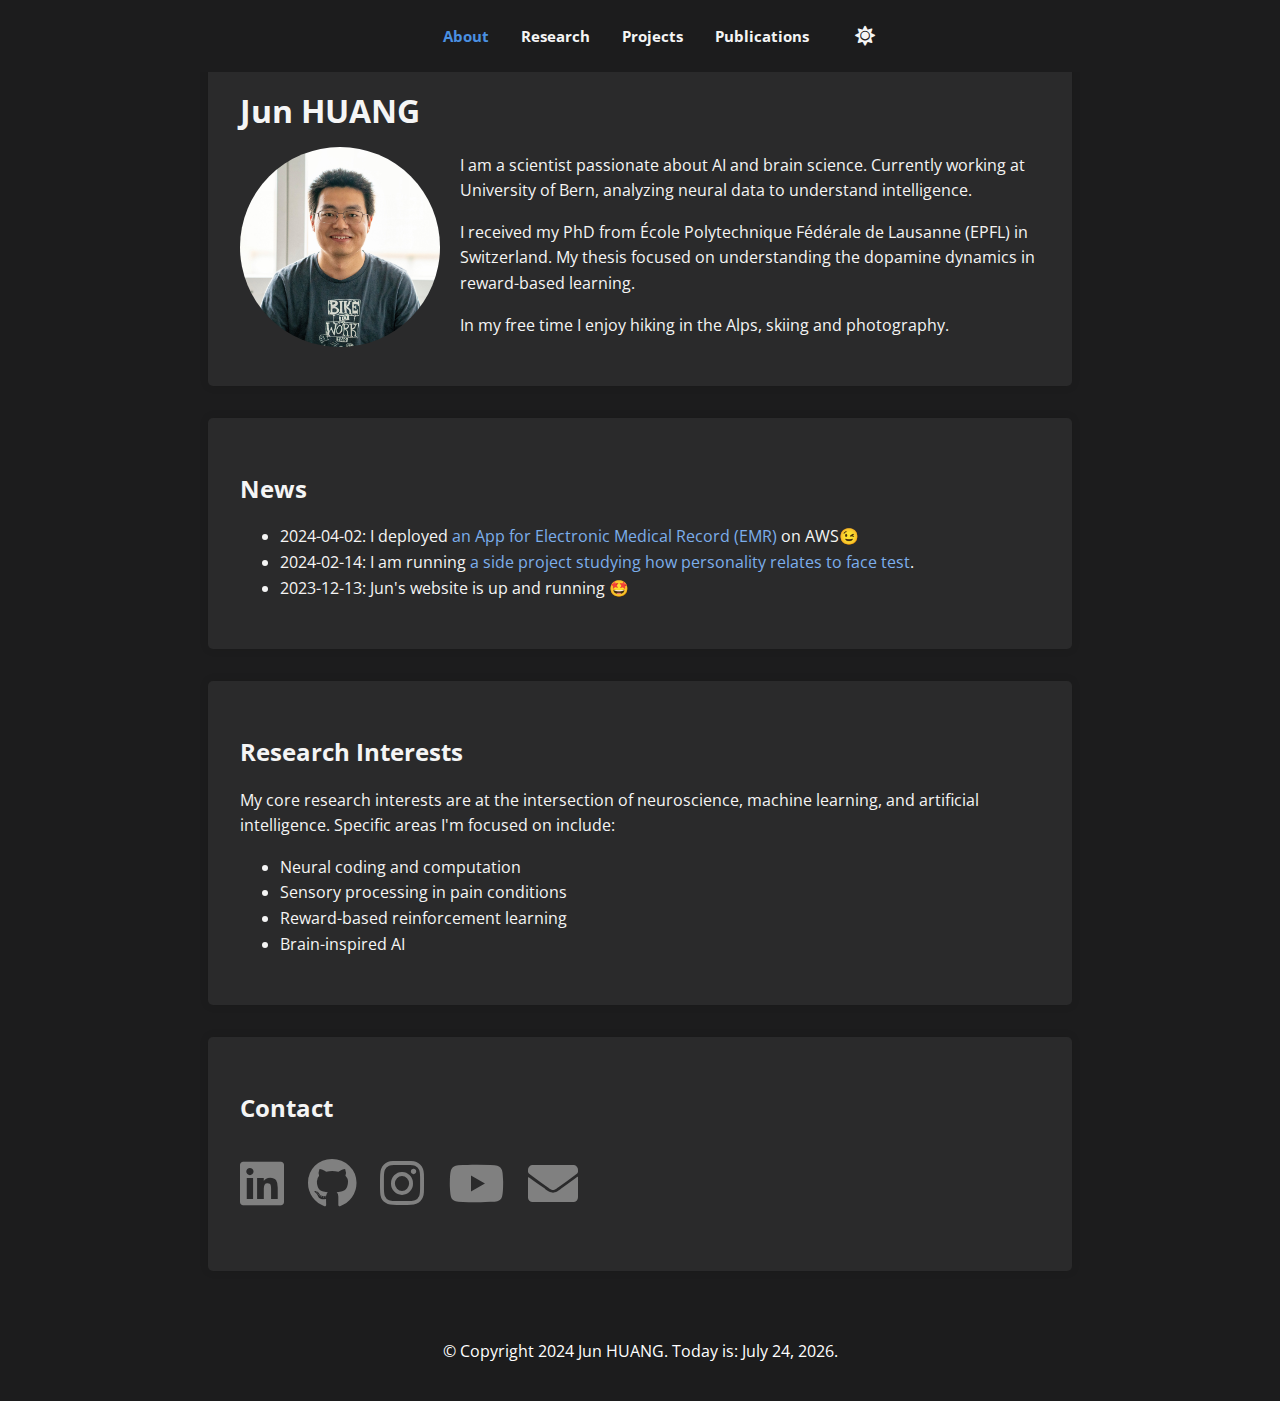
==== index.html @ fbb261b5 "Update news section in index.html" ====
<!DOCTYPE html>
<html data-theme="dark">
<head>
  <title>Jun Huang</title>
  <link rel="icon" type="image/jpg" href="logo.png">
  <link href="https://fonts.googleapis.com/css2?family=Open+Sans:wght@400;600;700&display=swap" rel="stylesheet">
  <link rel="stylesheet" href="https://cdnjs.cloudflare.com/ajax/libs/font-awesome/5.15.1/css/all.min.css">
  
  <style>
    :root {
      --primary-color: #3349ec;  
      --secondary-color: #7caeeb;
      --background-color: #fff;
      --text-color: #000;
      --link-color: var(--primary-color);
      --section-background: #fff;
      --navbar-background: var(--background-color);
      --navbar-text-color: var(--text-color);
    }

    [data-theme="dark"] {
      --background-color: #1c1c1d;
      --text-color: #f5f5f5;
      --link-color: var(--secondary-color);
      --section-background: #2a2a2b;
      --navbar-background: var(--secondary-color);
      --navbar-text-color: #fff;
    }

    [data-theme="dark"] #navbar a {
      color: var(--text-color);
    }

    body {
      font-family: 'Open Sans', sans-serif;
      margin: 0;
      line-height: 1.6;
      background-color: var(--background-color);
      color: var(--text-color);
    }

    a {
      text-decoration: none;
      color: var(--link-color);
    }

    h1, h2, h3 {
      margin-bottom: 10px; 
    }

    #navbar {
      position: fixed;
      top: 0;
      width: 100%;
      z-index: 1000;
      background: var(--background-color);
      color: var(--navbar-text-color);
      padding: 1rem;
      display: flex;
      justify-content: center; /* Center the navbar container */
      align-items: center;
    }

    #nav-container {
      display: flex;
      align-items: center;
      justify-content: center; /* Center the contents */
    }

    #nav-container a {
      margin: 0 10px; /* Add some space between links */
    }

    #navbar a {
      color: var(--navbar-text-color);
      margin: 0 1rem;
      font-size: 15px;
      font-weight: bold;
    }
    #navbar a:hover {
      color: #db4f69; /* Replace with the reddish color you want on hover */
    }

    #navbar a.active {
      color: #4a90e2; /* Replace with the bluish color you want for the active link */
    }

    /* Ensure the color does not change on hover for the active link */
    #navbar a.active:hover {
      color: #4a90e2;
    }

    .section {
      max-width: 800px;
      margin: 2rem auto;  
      padding: 2rem;
      background: var(--section-background);
      box-shadow: 0 0 10px rgba(0,0,0,0.1);  
      border-radius: 5px;
    }

    #about img {
      float: left;
      width: 200px;
      margin-right: 20px;
      border-radius: 50%;
    }

    #theme-toggle {
      margin-left: 20px; /* Add some space before the toggle switch */
    }

    #dark-mode-toggle {
      display: none; /* Hide the checkbox */
    }

    label {
      cursor: pointer;
      width: 40px; /* Width of the toggle area */
      height: 40px; /* Height of the toggle area */
      display: block;
      position: relative;
      background: none; /* Removing the background */
    }

    label i {
      color: var(--text-color);
      position: absolute;
      top: 10px; /* Adjust vertical position */
      left: 10px; /* Adjust horizontal position */
      transition: opacity 0.3s;
    }

    .fa-moon, .fa-sun {
      font-size: 20px; /* Adjust icon size */
    }

    #dark-mode-toggle:checked + label .fa-moon {
      opacity: 0; /* Hide the moon icon */
    }

    #dark-mode-toggle:checked + label .fa-sun {
      opacity: 1; /* Show the sun icon */
    }

    .fa-sun {
      opacity: 0; /* Initially hide the sun icon */
    }

    #dark-mode-toggle:checked {
      transform: translateX(20px);
    }

    /* Default icon color (gray) */
    #contact a {
      display: inline-block;
      margin-right: 15px;
      color: #808080; /* Gray color for icons */
      font-size: 50px;
    }

    #contact .fa-linkedin:hover {
      color: #0A66C2; /* LinkedIn Blue */
    }

    #contact .fa-github:hover {
      color: #181717; /* GitHub Black */
    }

    #contact .fa-instagram:hover {
      color: #E1306C; /* Instagram Pink */
    }

    #contact .fa-youtube:hover {
      color: #FF0000; /* YouTube Red */
    }

    #contact .fa-envelope:hover {
      color: #0072C6; /* Email Blue */
    }

    #contact i {
      margin-right: 5px;
    }

    footer {
    text-align: center;
    padding: 20px;
    background-color: var(--background-color);
    color: var(--navbar-text-color);
  }

    .clustrmaps-wrapper {
    width: 600px; /* Set the width you want */
    height: 600px; /* Set the height you want */
    overflow: visible; /* Hide the overflow */
    margin: 0 auto; /* Centering horizontally */
    display: none; /* Ensures it is a block-level element, which is necessary for margins to work */
  }


  </style>
</head>

<body>

  <div id="navbar">
    <div id="nav-container">
      <a href="index.html" class="active">About</a>
      <a href="research.html">Research</a>
      <a href="projects.html">Projects</a>
      <a href="publication.html">Publications</a>
      <div id="theme-toggle">
        <input type="checkbox" id="dark-mode-toggle">
        <label for="dark-mode-toggle">
          <i class="fas fa-sun"></i>
          <i class="fas fa-moon"></i>
        </label>
      </div>
    </div>
  </div>

  <div id="about" class="section">
    <h1>Jun HUANG</h1>
    <img src="jun.jpg">
    <p>I am a scientist passionate about AI and brain science. Currently working at University of Bern, analyzing neural data to understand intelligence.</p>

    <p>I received my PhD from École Polytechnique Fédérale de Lausanne (EPFL) in Switzerland. My thesis focused on understanding the dopamine dynamics in reward-based learning. </p>

    <p>In my free time I enjoy hiking in the Alps, skiing and photography.</p>
  </div>

  <div id="news" class="section">
    <h2>News</h2>
        
    <ul>
      <li>2024-04-02: I deployed <a href="http://ec2-13-60-53-97.eu-north-1.compute.amazonaws.com:8501">an App for Electronic Medical Record (EMR)</a> on AWS😉</li>
      <li>2024-02-14: I am running <a href="cogsci_project.html">a side project studying how personality relates to face test</a>.</li>
      <li>2023-12-13: Jun's website is up and running 🤩</li>
    </ul>
  </div>

  <div id="research" class="section">
    <h2>Research Interests</h2>
    
    <p>My core research interests are at the intersection of neuroscience, machine learning, and artificial intelligence. Specific areas I'm focused on include:</p>
    
    <ul>
      <li>Neural coding and computation</li>
      <li>Sensory processing in pain conditions</li>  
      <li>Reward-based reinforcement learning</li>
      <li>Brain-inspired AI</li>
    </ul>
  </div>

  <div id="contact" class="section">
    <h2>Contact</h2>
    <p>
      <a href="https://www.linkedin.com/in/junhuang7" target="_blank">
        <i class="fab fa-linkedin"></i>
      </a>
      <a href="https://github.com/junhuang7" target="_blank">
        <i class="fab fa-github"></i>
      </a>
      <a href="https://www.instagram.com/jun_photographie" target="_blank">
        <i class="fab fa-instagram"></i>
      </a>
      <a href="https://www.youtube.com/channel/UCX14M_TxsgXEoIvclKXssBg" target="_blank">
        <i class="fab fa-youtube"></i>
      </a>
      <a href="mailto:junhuang7@gmail.com">
        <i class="fas fa-envelope"></i>
      </a>
    </p>
  </div>

  <script>
    document.getElementById('dark-mode-toggle').checked = true;

    document.getElementById('dark-mode-toggle').addEventListener('change', function(event) {
      if (event.target.checked) {
        document.documentElement.setAttribute('data-theme', 'dark');
      } else {
        document.documentElement.removeAttribute('data-theme');
      }
    });
  </script>

  <div class="clustrmaps-wrapper">
    <script type="text/javascript" id="clstr_globe" src="//clustrmaps.com/globe.js?d=3f9yaVkKR-3JJpTlEYayT_Aj-n6ReqJD1qsGxRy3qww"></script>
  </div>

  <footer>
    <p id="copyright">
      © Copyright 2024 Jun HUANG. Today is: <span id="date"></span>.
    </p>
  </footer>

  <script>
    const currentDate = new Date();
    const formattedDate = currentDate.toLocaleDateString('en-US', { year: 'numeric', month: 'long', day: 'numeric' });
    document.getElementById('date').textContent = formattedDate;
  </script>

  <script>
    // JavaScript to toggle the active class on click
    document.querySelectorAll('#nav-container a').forEach(link => {
      link.addEventListener('click', function() {
        document.querySelector('#nav-container a.active').classList.remove('active');
        this.classList.add('active');
      });
    });
  </script>

  <script>
    // Function to apply the theme
      document.addEventListener('DOMContentLoaded', function() {
    // Initialize theme based on saved preference or default to dark
    const savedTheme = localStorage.getItem('theme') || 'dark';
    applyTheme(savedTheme === 'dark');

    // Set the checkbox state based on the theme
    document.getElementById('dark-mode-toggle').checked = (savedTheme === 'dark');

    // Event listener for theme toggle change
    document.getElementById('dark-mode-toggle').addEventListener('change', function(event) {
      const isDark = event.target.checked;
      applyTheme(isDark);
      localStorage.setItem('theme', isDark ? 'dark' : 'light');
    });
  });

  // Function to apply the theme
  function applyTheme(dark) {
    if (dark) {
      document.documentElement.setAttribute('data-theme', 'dark');
    } else {
      document.documentElement.removeAttribute('data-theme');
    }
  }

  // Handle navbar link active state
  document.querySelectorAll('#nav-container a').forEach(link => {
    link.addEventListener('click', function() {
      document.querySelector('#nav-container a.active').classList.remove('active');
      this.classList.add('active');
    });
  });

  </script>

<script defer data-domain="junhuang7.github.io" src="https://plausible.io/js/script.js"></script>

</body>
</html>
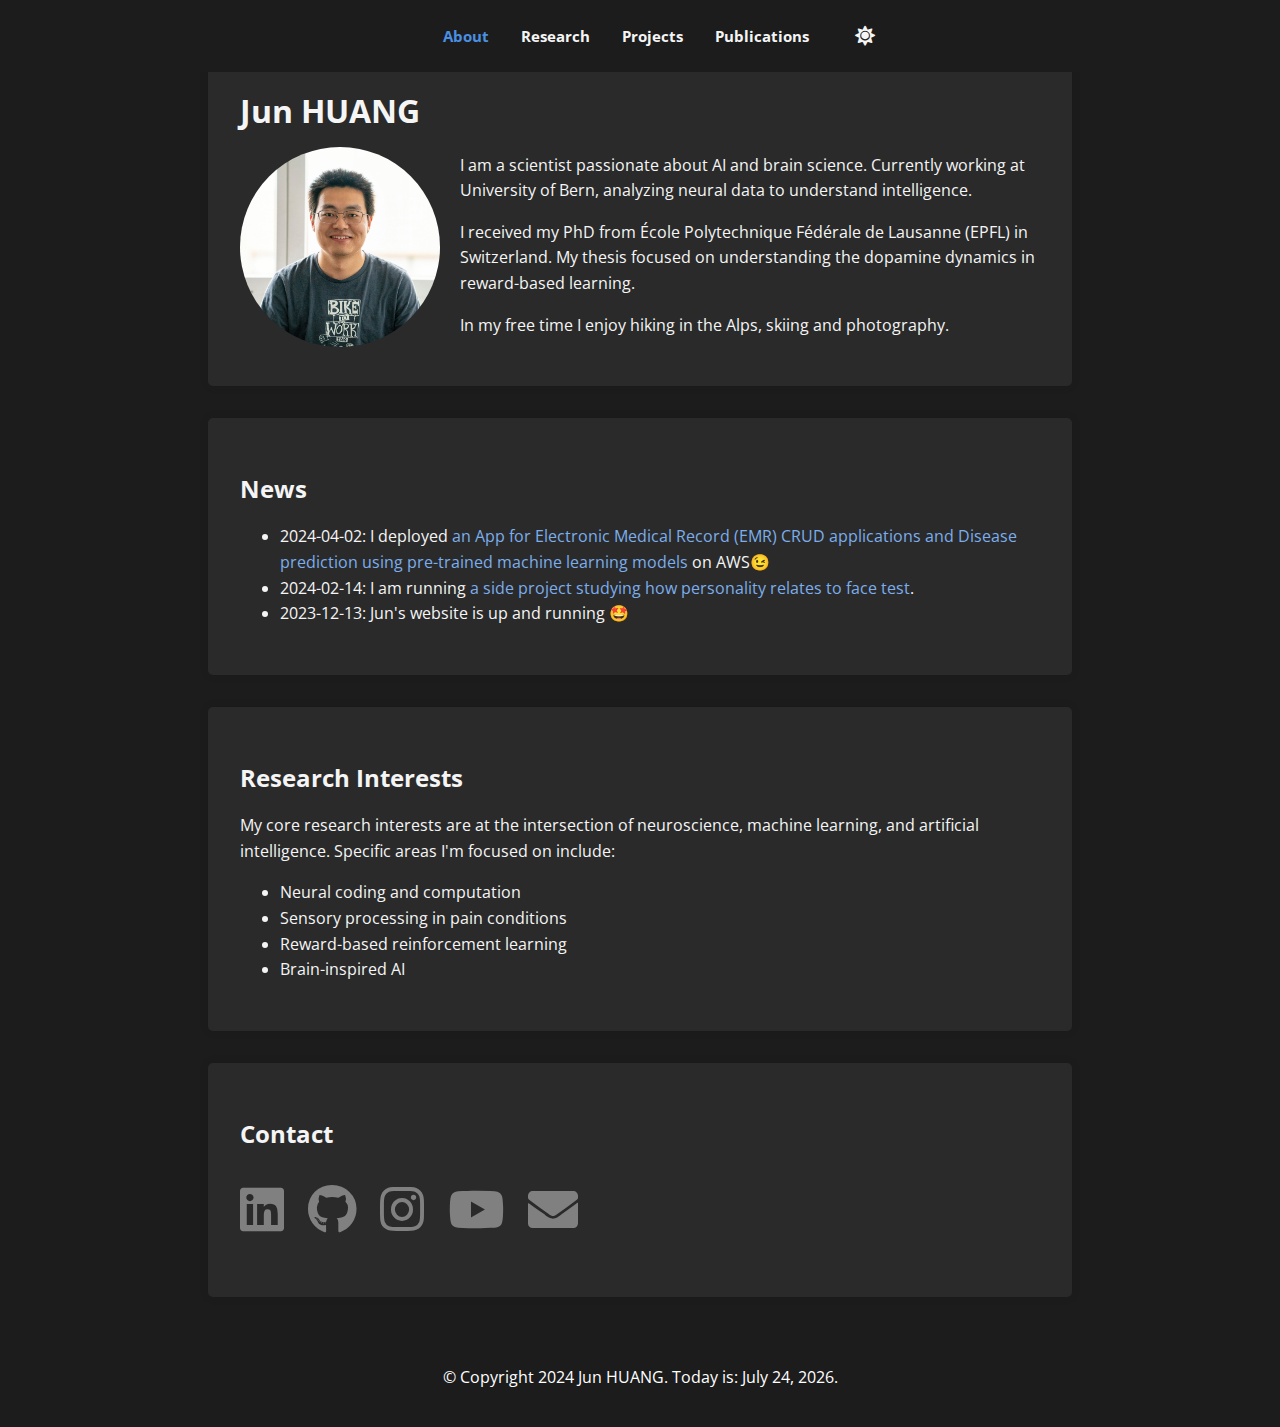
==== commit ca441555: "Update news section with detailed information about EMR app deployment and project" ====
--- a/index.html
+++ b/index.html
@@ -234,7 +234,7 @@
     <h2>News</h2>
         
     <ul>
-      <li>2024-04-02: I deployed <a href="http://ec2-13-60-53-97.eu-north-1.compute.amazonaws.com:8501">an App for Electronic Medical Record (EMR)</a> on AWS😉</li>
+      <li>2024-04-02: I deployed <a href="http://ec2-13-60-53-97.eu-north-1.compute.amazonaws.com:8501">an App for Electronic Medical Record (EMR) CRUD applications and Disease prediction using pre-trained machine learning models</a> on AWS😉</li>
       <li>2024-02-14: I am running <a href="cogsci_project.html">a side project studying how personality relates to face test</a>.</li>
       <li>2023-12-13: Jun's website is up and running 🤩</li>
     </ul>
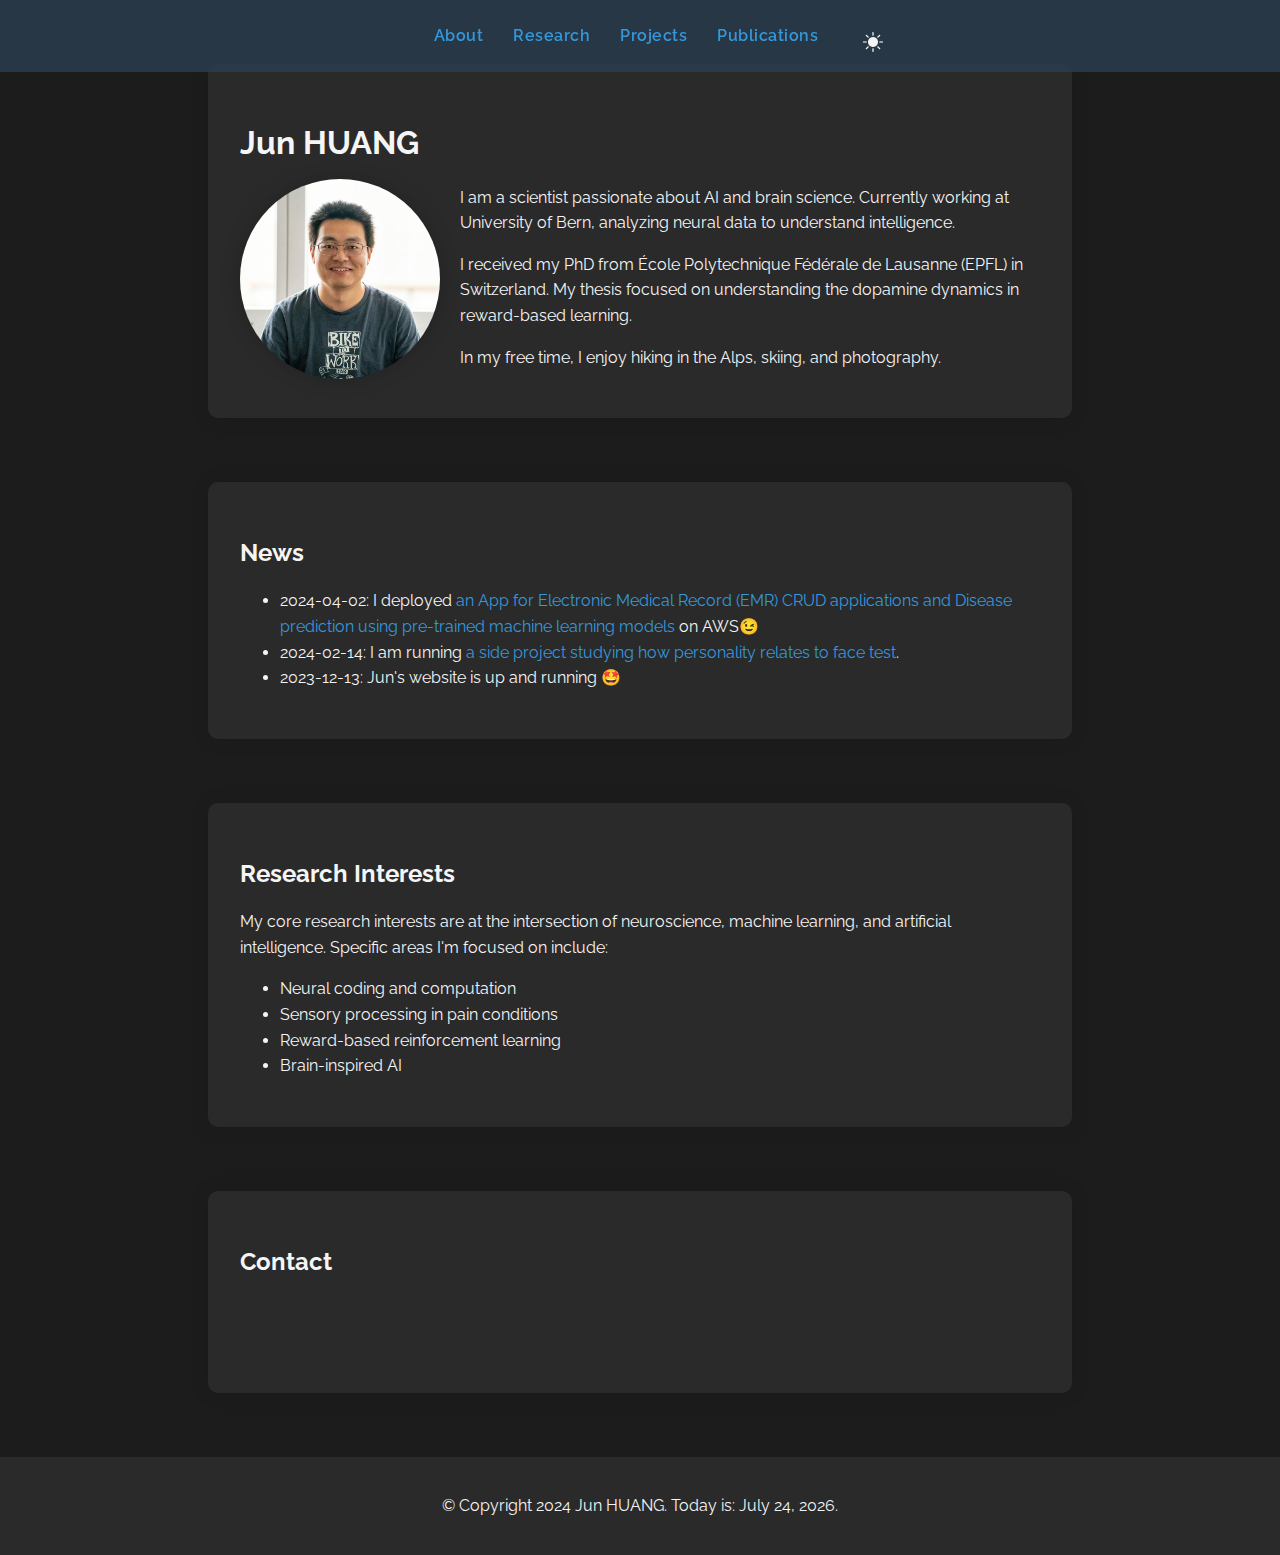
==== commit e2e78f2f: "Update font size in tomato.html" ====
--- a/index.html
+++ b/index.html
@@ -3,18 +3,17 @@
 <head>
   <title>Jun Huang</title>
   <link rel="icon" type="image/jpg" href="logo.png">
-  <link href="https://fonts.googleapis.com/css2?family=Open+Sans:wght@400;600;700&display=swap" rel="stylesheet">
-  <link rel="stylesheet" href="https://cdnjs.cloudflare.com/ajax/libs/font-awesome/5.15.1/css/all.min.css">
-  
+  <link href="https://fonts.googleapis.com/css2?family=Raleway:wght@400;600;700&display=swap" rel="stylesheet">
+  <link rel="stylesheet" href="https://cdn.jsdelivr.net/npm/bootstrap-icons@1.10.5/font/bootstrap-icons.css">
   <style>
     :root {
-      --primary-color: #3349ec;  
-      --secondary-color: #7caeeb;
-      --background-color: #fff;
-      --text-color: #000;
+      --primary-color: #2c3e50;
+      --secondary-color: #3498db;
+      --background-color: #f5f5f5;
+      --text-color: #333;
       --link-color: var(--primary-color);
       --section-background: #fff;
-      --navbar-background: var(--background-color);
+      --navbar-background: transparent;
       --navbar-text-color: var(--text-color);
     }
 
@@ -23,16 +22,12 @@
       --text-color: #f5f5f5;
       --link-color: var(--secondary-color);
       --section-background: #2a2a2b;
-      --navbar-background: var(--secondary-color);
+      --navbar-background: rgba(44, 62, 80, 0.8);
       --navbar-text-color: #fff;
     }
 
-    [data-theme="dark"] #navbar a {
-      color: var(--text-color);
-    }
-
     body {
-      font-family: 'Open Sans', sans-serif;
+      font-family: 'Raleway', sans-serif;
       margin: 0;
       line-height: 1.6;
       background-color: var(--background-color);
@@ -42,10 +37,16 @@
     a {
       text-decoration: none;
       color: var(--link-color);
+      transition: color 0.3s ease;
+    }
+
+    a:hover {
+      color: var(--secondary-color);
     }
 
     h1, h2, h3 {
-      margin-bottom: 10px; 
+      margin-bottom: 10px;
+      font-weight: 700;
     }
 
     #navbar {
@@ -53,50 +54,44 @@
       top: 0;
       width: 100%;
       z-index: 1000;
-      background: var(--background-color);
+      background: var(--navbar-background);
       color: var(--navbar-text-color);
       padding: 1rem;
       display: flex;
-      justify-content: center; /* Center the navbar container */
+      justify-content: center;
       align-items: center;
+      transition: background-color 0.3s ease;
     }
 
     #nav-container {
       display: flex;
       align-items: center;
-      justify-content: center; /* Center the contents */
+      justify-content: center;
     }
 
     #nav-container a {
-      margin: 0 10px; /* Add some space between links */
-    }
-
-    #navbar a {
-      color: var(--navbar-text-color);
-      margin: 0 1rem;
-      font-size: 15px;
-      font-weight: bold;
-    }
+      margin: 0 15px;
+      font-size: 16px;
+      font-weight: 600;
+      letter-spacing: 0.5px;
+      transition: color 0.3s ease;
+    }
+
     #navbar a:hover {
-      color: #db4f69; /* Replace with the reddish color you want on hover */
+      color: var(--secondary-color);
     }
 
     #navbar a.active {
-      color: #4a90e2; /* Replace with the bluish color you want for the active link */
-    }
-
-    /* Ensure the color does not change on hover for the active link */
-    #navbar a.active:hover {
-      color: #4a90e2;
+      color: var(--secondary-color);
     }
 
     .section {
       max-width: 800px;
-      margin: 2rem auto;  
+      margin: 4rem auto;
       padding: 2rem;
       background: var(--section-background);
-      box-shadow: 0 0 10px rgba(0,0,0,0.1);  
-      border-radius: 5px;
+      box-shadow: 0 0 20px rgba(0, 0, 0, 0.1);
+      border-radius: 10px;
     }
 
     #about img {
@@ -104,79 +99,85 @@
       width: 200px;
       margin-right: 20px;
       border-radius: 50%;
+      box-shadow: 0 0 20px rgba(0, 0, 0, 0.2);
+      transition: transform 0.3s ease;
+    }
+
+    #about img:hover {
+      transform: scale(1.05);
     }
 
     #theme-toggle {
-      margin-left: 20px; /* Add some space before the toggle switch */
+      margin-left: 20px;
     }
 
     #dark-mode-toggle {
-      display: none; /* Hide the checkbox */
+      display: none;
     }
 
     label {
       cursor: pointer;
-      width: 40px; /* Width of the toggle area */
-      height: 40px; /* Height of the toggle area */
+      width: 40px;
+      height: 40px;
       display: block;
       position: relative;
-      background: none; /* Removing the background */
+      background: none;
     }
 
     label i {
       color: var(--text-color);
       position: absolute;
-      top: 10px; /* Adjust vertical position */
-      left: 10px; /* Adjust horizontal position */
+      top: 10px;
+      left: 10px;
       transition: opacity 0.3s;
     }
 
-    .fa-moon, .fa-sun {
-      font-size: 20px; /* Adjust icon size */
-    }
-
-    #dark-mode-toggle:checked + label .fa-moon {
-      opacity: 0; /* Hide the moon icon */
-    }
-
-    #dark-mode-toggle:checked + label .fa-sun {
-      opacity: 1; /* Show the sun icon */
-    }
-
-    .fa-sun {
-      opacity: 0; /* Initially hide the sun icon */
-    }
-
-    #dark-mode-toggle:checked {
-      transform: translateX(20px);
-    }
-
-    /* Default icon color (gray) */
+    .bi-moon-fill, .bi-brightness-high-fill {
+      font-size: 20px;
+    }
+
+    #dark-mode-toggle:checked + label .bi-moon-fill {
+      opacity: 0;
+    }
+
+    #dark-mode-toggle:checked + label .bi-brightness-high-fill {
+      opacity: 1;
+    }
+
+    .bi-brightness-high-fill {
+      opacity: 0;
+    }
+
     #contact a {
       display: inline-block;
       margin-right: 15px;
-      color: #808080; /* Gray color for icons */
-      font-size: 50px;
-    }
-
-    #contact .fa-linkedin:hover {
-      color: #0A66C2; /* LinkedIn Blue */
-    }
-
-    #contact .fa-github:hover {
-      color: #181717; /* GitHub Black */
-    }
-
-    #contact .fa-instagram:hover {
-      color: #E1306C; /* Instagram Pink */
-    }
-
-    #contact .fa-youtube:hover {
-      color: #FF0000; /* YouTube Red */
-    }
-
-    #contact .fa-envelope:hover {
-      color: #0072C6; /* Email Blue */
+      color: var(--text-color);
+      font-size: 30px;
+      transition: color 0.3s ease, transform 0.3s ease;
+    }
+
+    #contact a:hover {
+      transform: scale(1.2);
+    }
+
+    #contact .bi-linkedin:hover {
+      color: #0A66C2;
+    }
+
+    #contact .bi-github:hover {
+      color: #181717;
+    }
+
+    #contact .bi-instagram:hover {
+      color: #E1306C;
+    }
+
+    #contact .bi-youtube:hover {
+      color: #FF0000;
+    }
+
+    #contact .bi-envelope-fill:hover {
+      color: #0072C6;
     }
 
     #contact i {
@@ -184,26 +185,31 @@
     }
 
     footer {
-    text-align: center;
-    padding: 20px;
-    background-color: var(--background-color);
-    color: var(--navbar-text-color);
-  }
+      text-align: center;
+      padding: 20px;
+      background-color: var(--section-background);
+      color: var(--text-color);
+    }
 
     .clustrmaps-wrapper {
-    width: 600px; /* Set the width you want */
-    height: 600px; /* Set the height you want */
-    overflow: visible; /* Hide the overflow */
-    margin: 0 auto; /* Centering horizontally */
-    display: none; /* Ensures it is a block-level element, which is necessary for margins to work */
-  }
-
-
+      width: 600px;
+      height: 600px;
+      overflow: visible;
+      margin: 0 auto;
+      display: none;
+    }
+
+    @media (max-width: 768px) {
+      #about img {
+        float: none;
+        display: block;
+        margin: 0 auto 20px;
+      }
+    }
   </style>
 </head>
 
 <body>
-
   <div id="navbar">
     <div id="nav-container">
       <a href="index.html" class="active">About</a>
@@ -213,8 +219,8 @@
       <div id="theme-toggle">
         <input type="checkbox" id="dark-mode-toggle">
         <label for="dark-mode-toggle">
-          <i class="fas fa-sun"></i>
-          <i class="fas fa-moon"></i>
+          <i class="bi bi-brightness-high-fill"></i>
+          <i class="bi bi-moon-fill"></i>
         </label>
       </div>
     </div>
@@ -222,12 +228,10 @@
 
   <div id="about" class="section">
     <h1>Jun HUANG</h1>
-    <img src="jun.jpg">
+    <img src="jun.jpg" alt="Jun Huang">
     <p>I am a scientist passionate about AI and brain science. Currently working at University of Bern, analyzing neural data to understand intelligence.</p>
-
-    <p>I received my PhD from École Polytechnique Fédérale de Lausanne (EPFL) in Switzerland. My thesis focused on understanding the dopamine dynamics in reward-based learning. </p>
-
-    <p>In my free time I enjoy hiking in the Alps, skiing and photography.</p>
+    <p>I received my PhD from École Polytechnique Fédérale de Lausanne (EPFL) in Switzerland. My thesis focused on understanding the dopamine dynamics in reward-based learning.</p>
+    <p>In my free time, I enjoy hiking in the Alps, skiing, and photography.</p>
   </div>
 
   <div id="news" class="section">
@@ -349,7 +353,5 @@
 
   </script>
 
-<script defer data-domain="junhuang7.github.io" src="https://plausible.io/js/script.js"></script>
-
 </body>
 </html>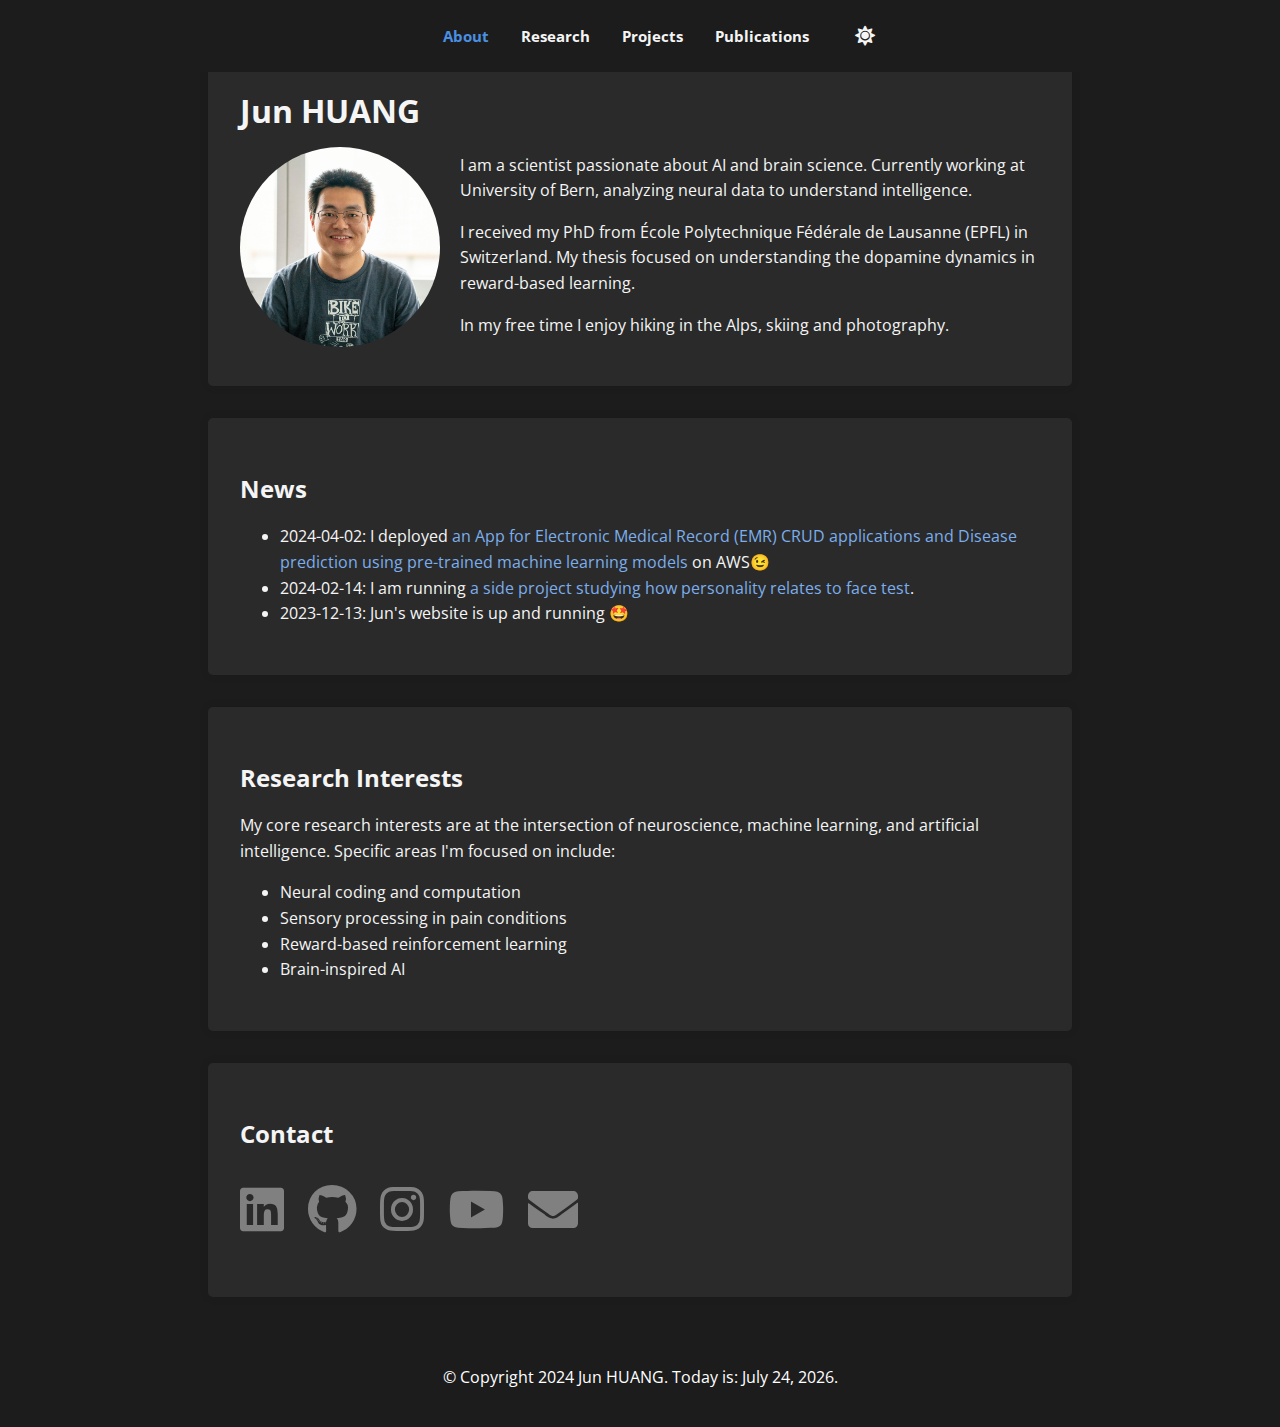
==== commit 3abe6b0f: "Update font size and style in index.html" ====
--- a/index.html
+++ b/index.html
@@ -3,17 +3,18 @@
 <head>
   <title>Jun Huang</title>
   <link rel="icon" type="image/jpg" href="logo.png">
-  <link href="https://fonts.googleapis.com/css2?family=Raleway:wght@400;600;700&display=swap" rel="stylesheet">
-  <link rel="stylesheet" href="https://cdn.jsdelivr.net/npm/bootstrap-icons@1.10.5/font/bootstrap-icons.css">
+  <link href="https://fonts.googleapis.com/css2?family=Open+Sans:wght@400;600;700&display=swap" rel="stylesheet">
+  <link rel="stylesheet" href="https://cdnjs.cloudflare.com/ajax/libs/font-awesome/5.15.1/css/all.min.css">
+  
   <style>
     :root {
-      --primary-color: #2c3e50;
-      --secondary-color: #3498db;
-      --background-color: #f5f5f5;
-      --text-color: #333;
+      --primary-color: #3349ec;  
+      --secondary-color: #7caeeb;
+      --background-color: #fff;
+      --text-color: #000;
       --link-color: var(--primary-color);
       --section-background: #fff;
-      --navbar-background: transparent;
+      --navbar-background: var(--background-color);
       --navbar-text-color: var(--text-color);
     }
 
@@ -22,12 +23,16 @@
       --text-color: #f5f5f5;
       --link-color: var(--secondary-color);
       --section-background: #2a2a2b;
-      --navbar-background: rgba(44, 62, 80, 0.8);
+      --navbar-background: var(--secondary-color);
       --navbar-text-color: #fff;
     }
 
+    [data-theme="dark"] #navbar a {
+      color: var(--text-color);
+    }
+
     body {
-      font-family: 'Raleway', sans-serif;
+      font-family: 'Open Sans', sans-serif;
       margin: 0;
       line-height: 1.6;
       background-color: var(--background-color);
@@ -37,16 +42,10 @@
     a {
       text-decoration: none;
       color: var(--link-color);
-      transition: color 0.3s ease;
-    }
-
-    a:hover {
-      color: var(--secondary-color);
     }
 
     h1, h2, h3 {
-      margin-bottom: 10px;
-      font-weight: 700;
+      margin-bottom: 10px; 
     }
 
     #navbar {
@@ -54,44 +53,50 @@
       top: 0;
       width: 100%;
       z-index: 1000;
-      background: var(--navbar-background);
+      background: var(--background-color);
       color: var(--navbar-text-color);
       padding: 1rem;
       display: flex;
-      justify-content: center;
+      justify-content: center; /* Center the navbar container */
       align-items: center;
-      transition: background-color 0.3s ease;
     }
 
     #nav-container {
       display: flex;
       align-items: center;
-      justify-content: center;
+      justify-content: center; /* Center the contents */
     }
 
     #nav-container a {
-      margin: 0 15px;
-      font-size: 16px;
-      font-weight: 600;
-      letter-spacing: 0.5px;
-      transition: color 0.3s ease;
-    }
-
+      margin: 0 10px; /* Add some space between links */
+    }
+
+    #navbar a {
+      color: var(--navbar-text-color);
+      margin: 0 1rem;
+      font-size: 15px;
+      font-weight: bold;
+    }
     #navbar a:hover {
-      color: var(--secondary-color);
+      color: #db4f69; /* Replace with the reddish color you want on hover */
     }
 
     #navbar a.active {
-      color: var(--secondary-color);
+      color: #4a90e2; /* Replace with the bluish color you want for the active link */
+    }
+
+    /* Ensure the color does not change on hover for the active link */
+    #navbar a.active:hover {
+      color: #4a90e2;
     }
 
     .section {
       max-width: 800px;
-      margin: 4rem auto;
+      margin: 2rem auto;  
       padding: 2rem;
       background: var(--section-background);
-      box-shadow: 0 0 20px rgba(0, 0, 0, 0.1);
-      border-radius: 10px;
+      box-shadow: 0 0 10px rgba(0,0,0,0.1);  
+      border-radius: 5px;
     }
 
     #about img {
@@ -99,85 +104,79 @@
       width: 200px;
       margin-right: 20px;
       border-radius: 50%;
-      box-shadow: 0 0 20px rgba(0, 0, 0, 0.2);
-      transition: transform 0.3s ease;
-    }
-
-    #about img:hover {
-      transform: scale(1.05);
     }
 
     #theme-toggle {
-      margin-left: 20px;
+      margin-left: 20px; /* Add some space before the toggle switch */
     }
 
     #dark-mode-toggle {
-      display: none;
+      display: none; /* Hide the checkbox */
     }
 
     label {
       cursor: pointer;
-      width: 40px;
-      height: 40px;
+      width: 40px; /* Width of the toggle area */
+      height: 40px; /* Height of the toggle area */
       display: block;
       position: relative;
-      background: none;
+      background: none; /* Removing the background */
     }
 
     label i {
       color: var(--text-color);
       position: absolute;
-      top: 10px;
-      left: 10px;
+      top: 10px; /* Adjust vertical position */
+      left: 10px; /* Adjust horizontal position */
       transition: opacity 0.3s;
     }
 
-    .bi-moon-fill, .bi-brightness-high-fill {
-      font-size: 20px;
-    }
-
-    #dark-mode-toggle:checked + label .bi-moon-fill {
-      opacity: 0;
-    }
-
-    #dark-mode-toggle:checked + label .bi-brightness-high-fill {
-      opacity: 1;
-    }
-
-    .bi-brightness-high-fill {
-      opacity: 0;
-    }
-
+    .fa-moon, .fa-sun {
+      font-size: 20px; /* Adjust icon size */
+    }
+
+    #dark-mode-toggle:checked + label .fa-moon {
+      opacity: 0; /* Hide the moon icon */
+    }
+
+    #dark-mode-toggle:checked + label .fa-sun {
+      opacity: 1; /* Show the sun icon */
+    }
+
+    .fa-sun {
+      opacity: 0; /* Initially hide the sun icon */
+    }
+
+    #dark-mode-toggle:checked {
+      transform: translateX(20px);
+    }
+
+    /* Default icon color (gray) */
     #contact a {
       display: inline-block;
       margin-right: 15px;
-      color: var(--text-color);
-      font-size: 30px;
-      transition: color 0.3s ease, transform 0.3s ease;
-    }
-
-    #contact a:hover {
-      transform: scale(1.2);
-    }
-
-    #contact .bi-linkedin:hover {
-      color: #0A66C2;
-    }
-
-    #contact .bi-github:hover {
-      color: #181717;
-    }
-
-    #contact .bi-instagram:hover {
-      color: #E1306C;
-    }
-
-    #contact .bi-youtube:hover {
-      color: #FF0000;
-    }
-
-    #contact .bi-envelope-fill:hover {
-      color: #0072C6;
+      color: #808080; /* Gray color for icons */
+      font-size: 50px;
+    }
+
+    #contact .fa-linkedin:hover {
+      color: #0A66C2; /* LinkedIn Blue */
+    }
+
+    #contact .fa-github:hover {
+      color: #181717; /* GitHub Black */
+    }
+
+    #contact .fa-instagram:hover {
+      color: #E1306C; /* Instagram Pink */
+    }
+
+    #contact .fa-youtube:hover {
+      color: #FF0000; /* YouTube Red */
+    }
+
+    #contact .fa-envelope:hover {
+      color: #0072C6; /* Email Blue */
     }
 
     #contact i {
@@ -185,31 +184,26 @@
     }
 
     footer {
-      text-align: center;
-      padding: 20px;
-      background-color: var(--section-background);
-      color: var(--text-color);
-    }
+    text-align: center;
+    padding: 20px;
+    background-color: var(--background-color);
+    color: var(--navbar-text-color);
+  }
 
     .clustrmaps-wrapper {
-      width: 600px;
-      height: 600px;
-      overflow: visible;
-      margin: 0 auto;
-      display: none;
-    }
-
-    @media (max-width: 768px) {
-      #about img {
-        float: none;
-        display: block;
-        margin: 0 auto 20px;
-      }
-    }
+    width: 600px; /* Set the width you want */
+    height: 600px; /* Set the height you want */
+    overflow: visible; /* Hide the overflow */
+    margin: 0 auto; /* Centering horizontally */
+    display: none; /* Ensures it is a block-level element, which is necessary for margins to work */
+  }
+
+
   </style>
 </head>
 
 <body>
+
   <div id="navbar">
     <div id="nav-container">
       <a href="index.html" class="active">About</a>
@@ -219,8 +213,8 @@
       <div id="theme-toggle">
         <input type="checkbox" id="dark-mode-toggle">
         <label for="dark-mode-toggle">
-          <i class="bi bi-brightness-high-fill"></i>
-          <i class="bi bi-moon-fill"></i>
+          <i class="fas fa-sun"></i>
+          <i class="fas fa-moon"></i>
         </label>
       </div>
     </div>
@@ -228,10 +222,12 @@
 
   <div id="about" class="section">
     <h1>Jun HUANG</h1>
-    <img src="jun.jpg" alt="Jun Huang">
+    <img src="jun.jpg">
     <p>I am a scientist passionate about AI and brain science. Currently working at University of Bern, analyzing neural data to understand intelligence.</p>
-    <p>I received my PhD from École Polytechnique Fédérale de Lausanne (EPFL) in Switzerland. My thesis focused on understanding the dopamine dynamics in reward-based learning.</p>
-    <p>In my free time, I enjoy hiking in the Alps, skiing, and photography.</p>
+
+    <p>I received my PhD from École Polytechnique Fédérale de Lausanne (EPFL) in Switzerland. My thesis focused on understanding the dopamine dynamics in reward-based learning. </p>
+
+    <p>In my free time I enjoy hiking in the Alps, skiing and photography.</p>
   </div>
 
   <div id="news" class="section">
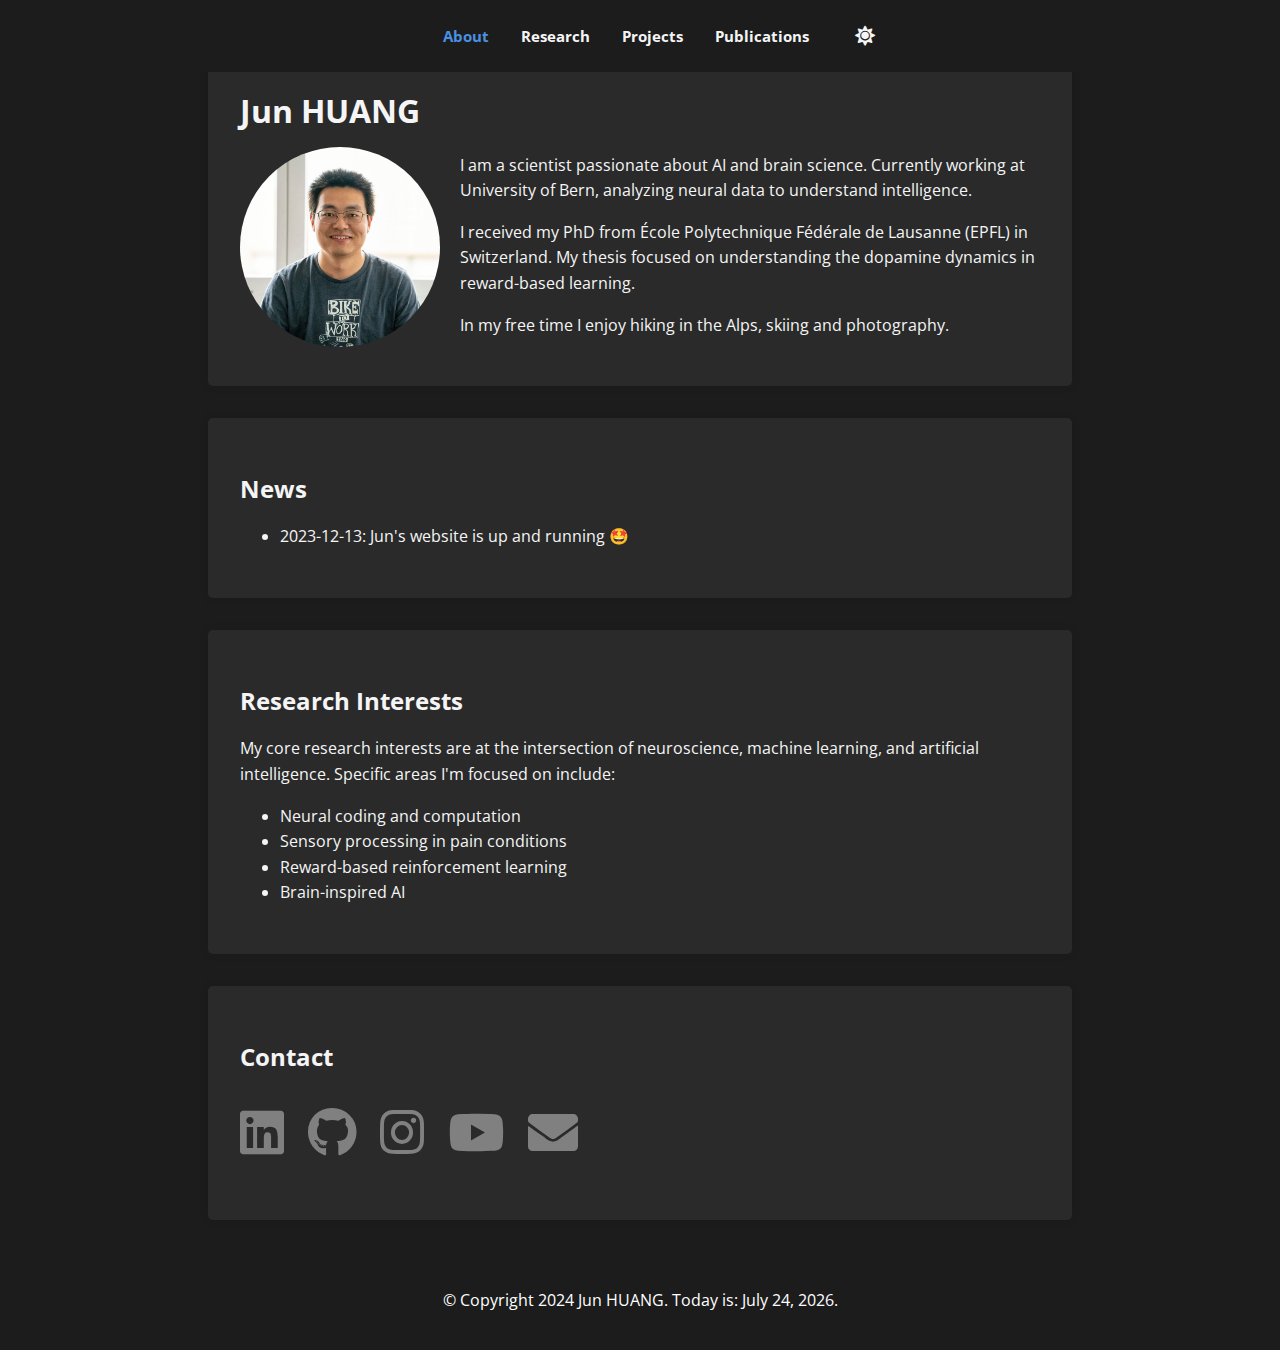
==== commit 050b3f44: "Update news section in index.html and fix broken links" ====
--- a/index.html
+++ b/index.html
@@ -234,8 +234,6 @@
     <h2>News</h2>
         
     <ul>
-      <li>2024-04-02: I deployed <a href="http://ec2-13-60-53-97.eu-north-1.compute.amazonaws.com:8501">an App for Electronic Medical Record (EMR) CRUD applications and Disease prediction using pre-trained machine learning models</a> on AWS😉</li>
-      <li>2024-02-14: I am running <a href="cogsci_project.html">a side project studying how personality relates to face test</a>.</li>
       <li>2023-12-13: Jun's website is up and running 🤩</li>
     </ul>
   </div>
@@ -265,7 +263,7 @@
       <a href="https://www.instagram.com/jun_photographie" target="_blank">
         <i class="fab fa-instagram"></i>
       </a>
-      <a href="https://www.youtube.com/channel/UCX14M_TxsgXEoIvclKXssBg" target="_blank">
+      <a href="https://www.youtube.com/" target="_blank">
         <i class="fab fa-youtube"></i>
       </a>
       <a href="mailto:junhuang7@gmail.com">
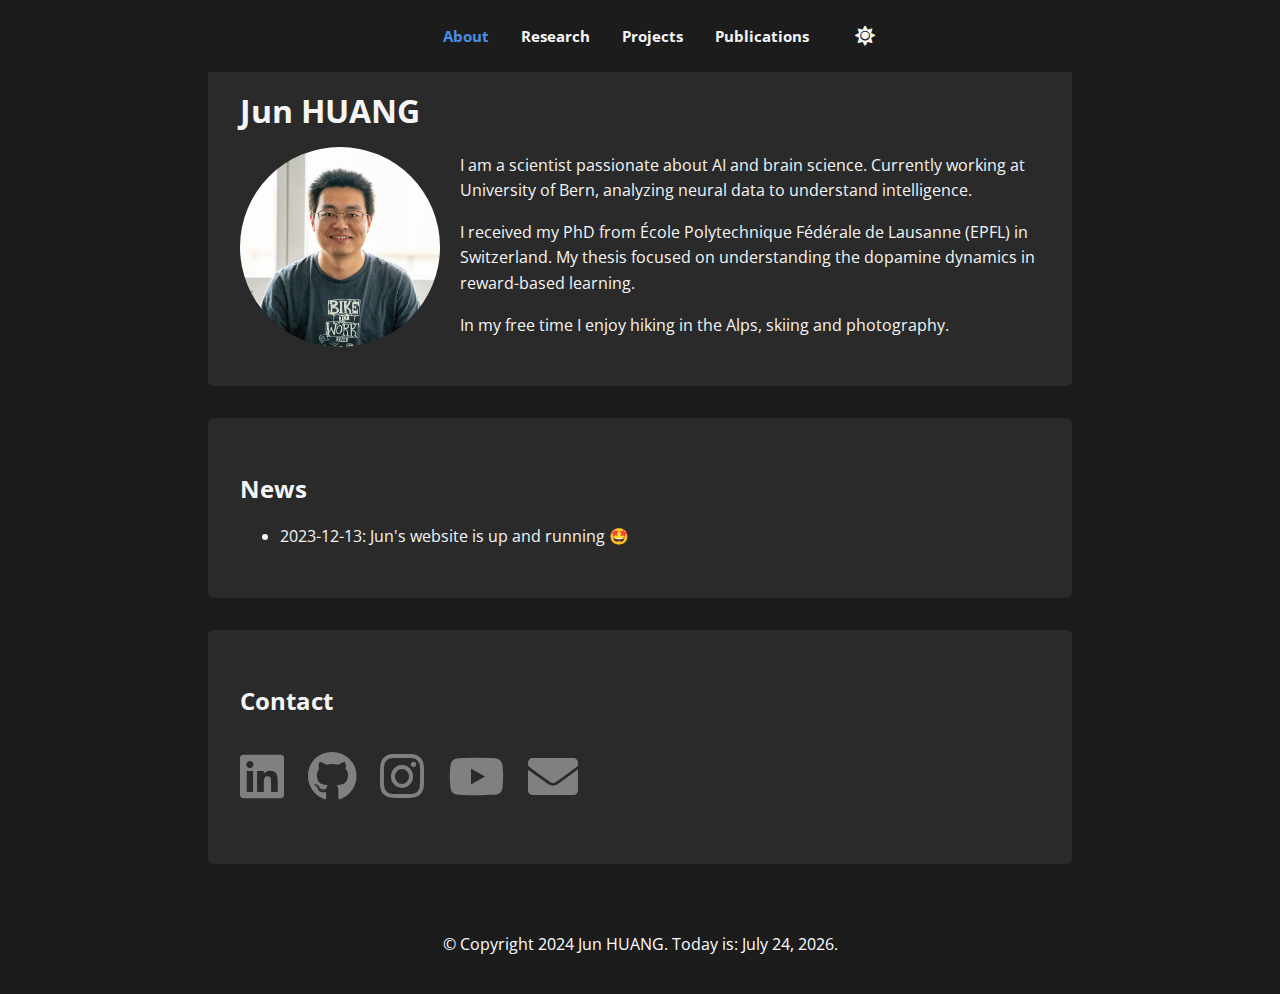
==== commit c138f286: "Refactor HTML files: Remove research interests section" ====
--- a/index.html
+++ b/index.html
@@ -238,19 +238,6 @@
     </ul>
   </div>
 
-  <div id="research" class="section">
-    <h2>Research Interests</h2>
-    
-    <p>My core research interests are at the intersection of neuroscience, machine learning, and artificial intelligence. Specific areas I'm focused on include:</p>
-    
-    <ul>
-      <li>Neural coding and computation</li>
-      <li>Sensory processing in pain conditions</li>  
-      <li>Reward-based reinforcement learning</li>
-      <li>Brain-inspired AI</li>
-    </ul>
-  </div>
-
   <div id="contact" class="section">
     <h2>Contact</h2>
     <p>
